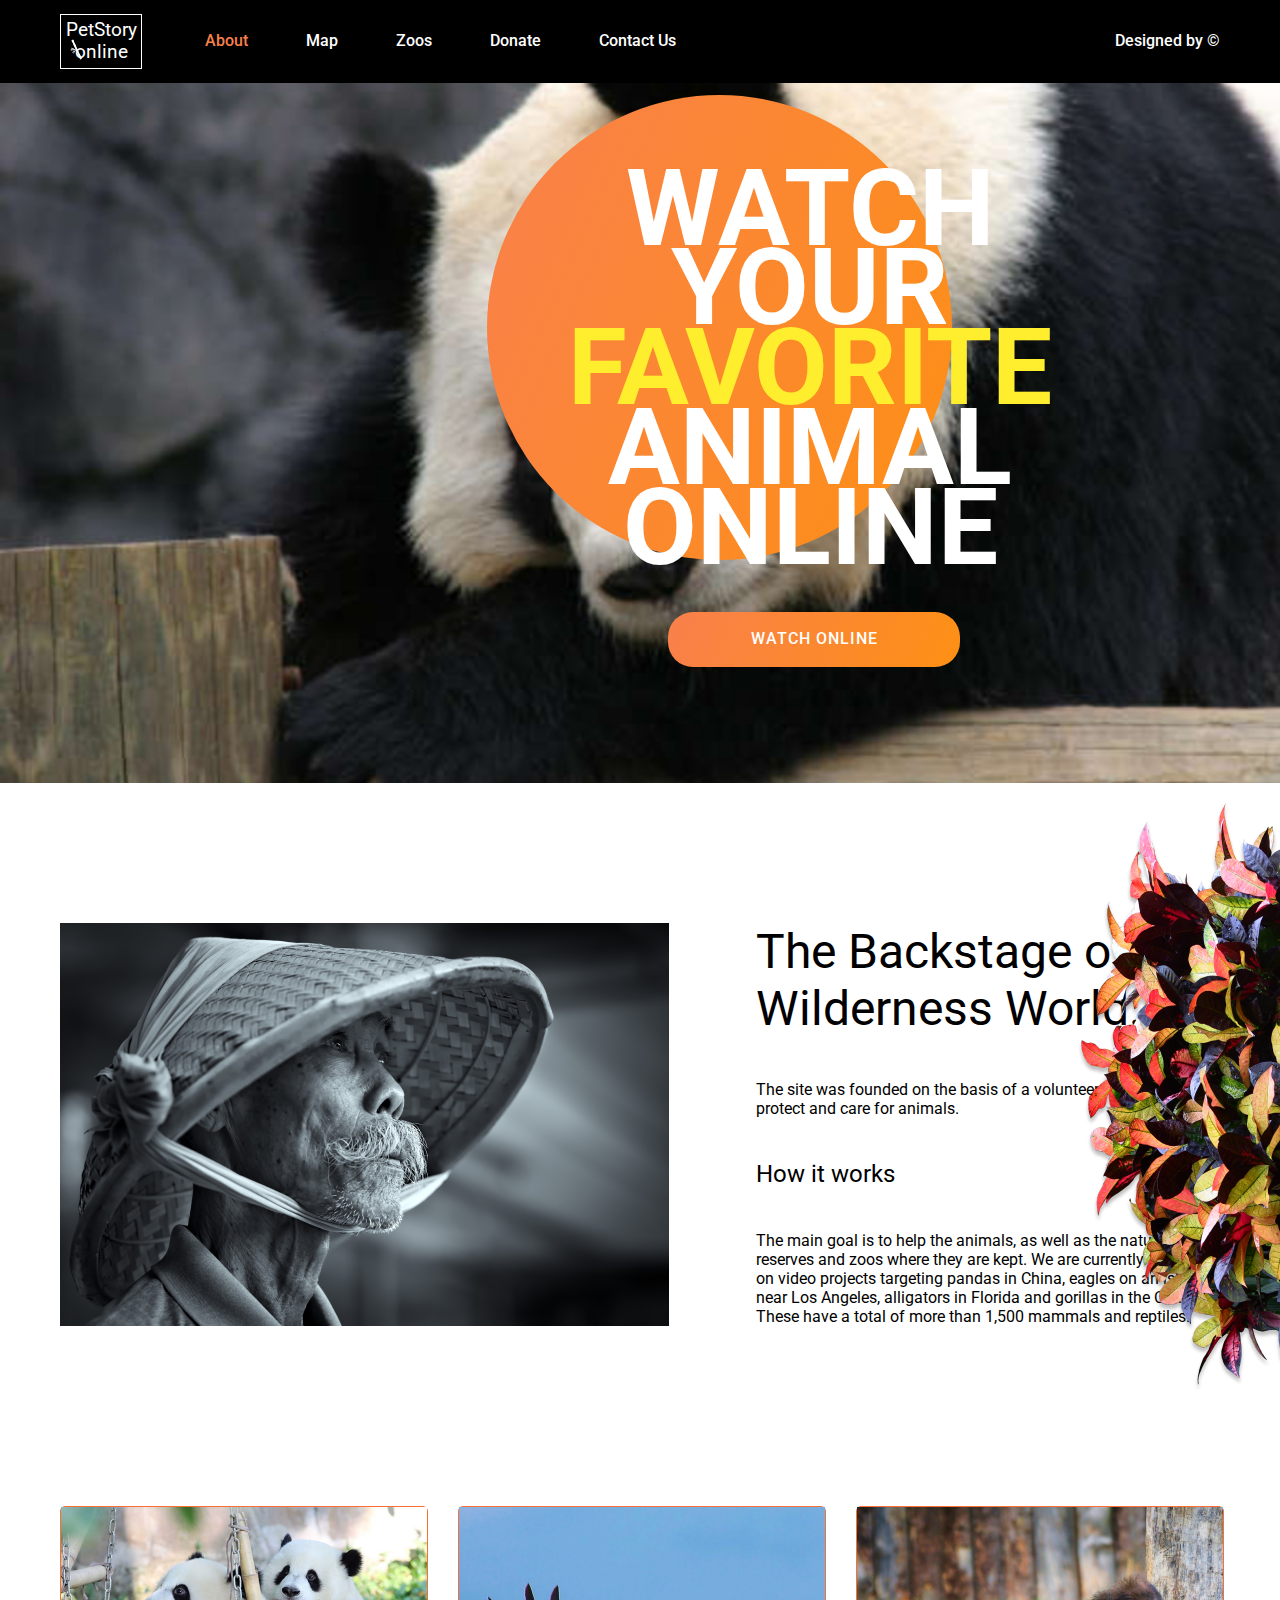
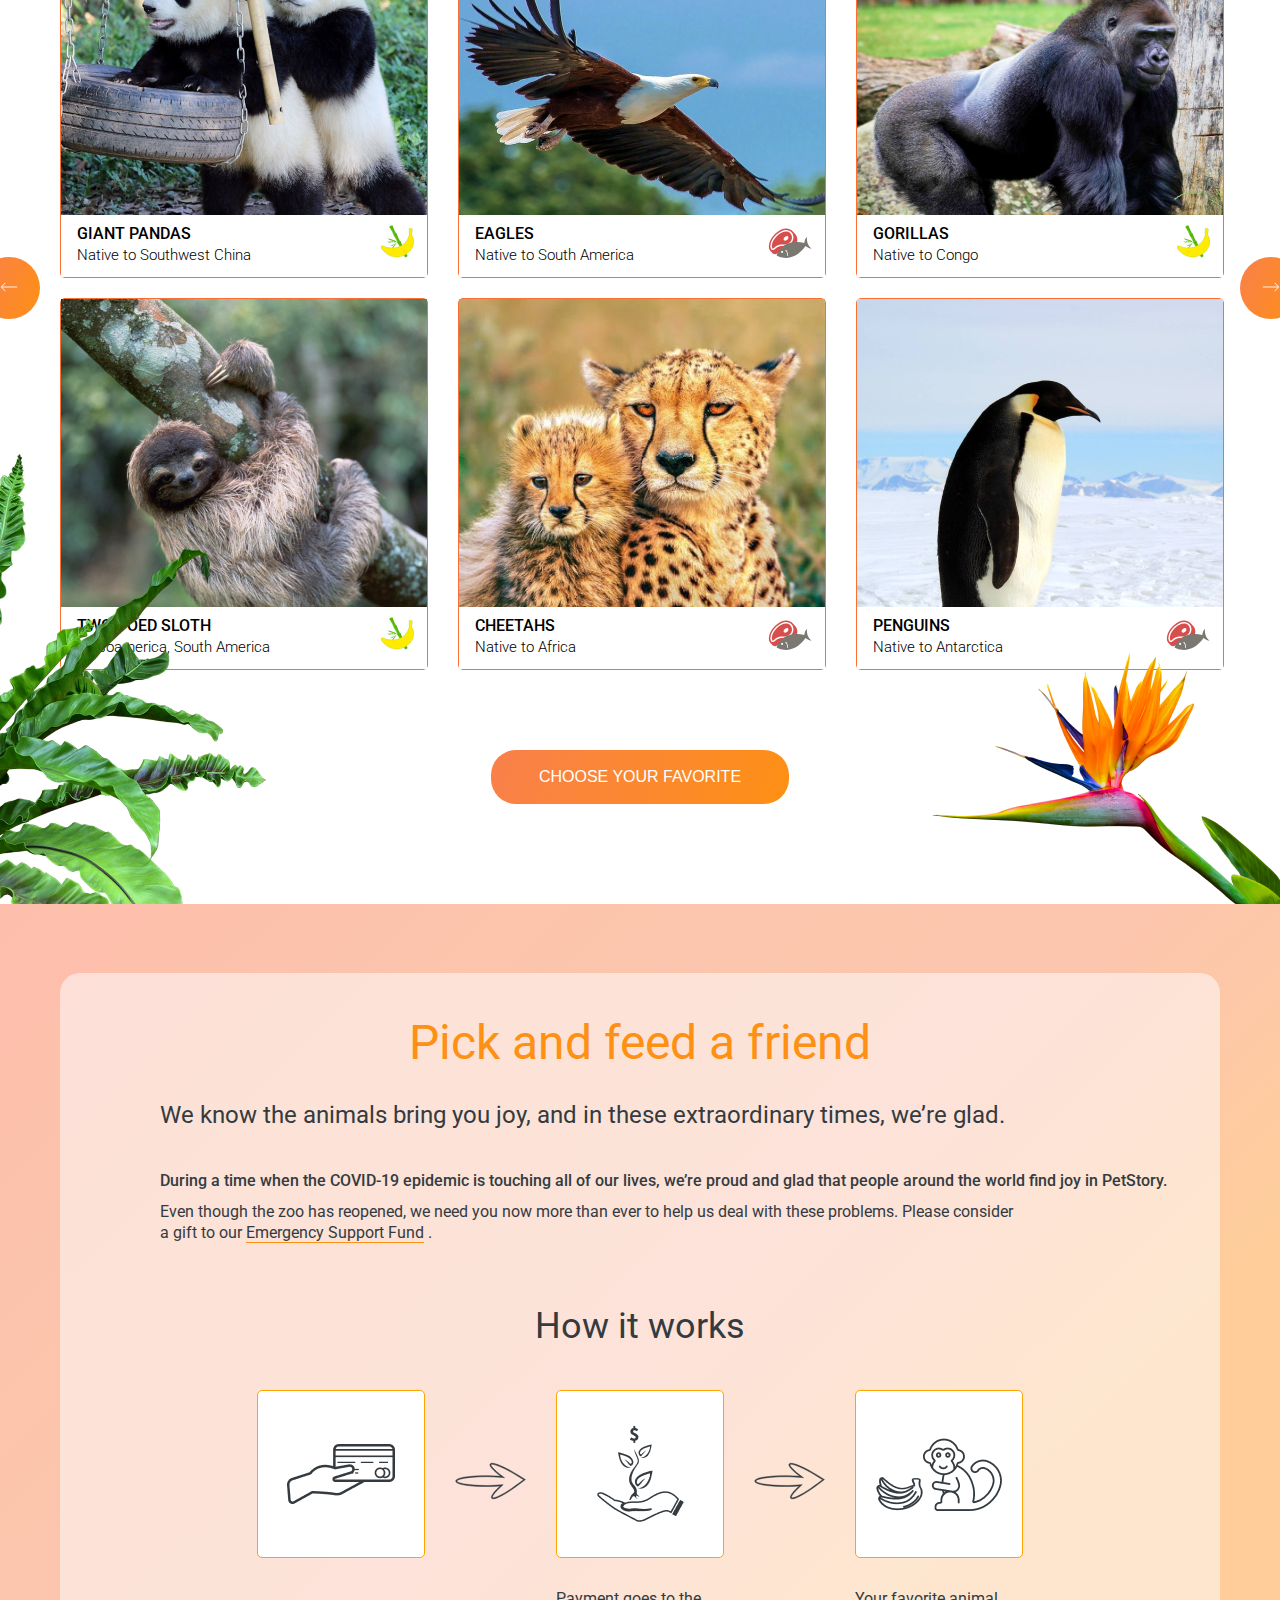
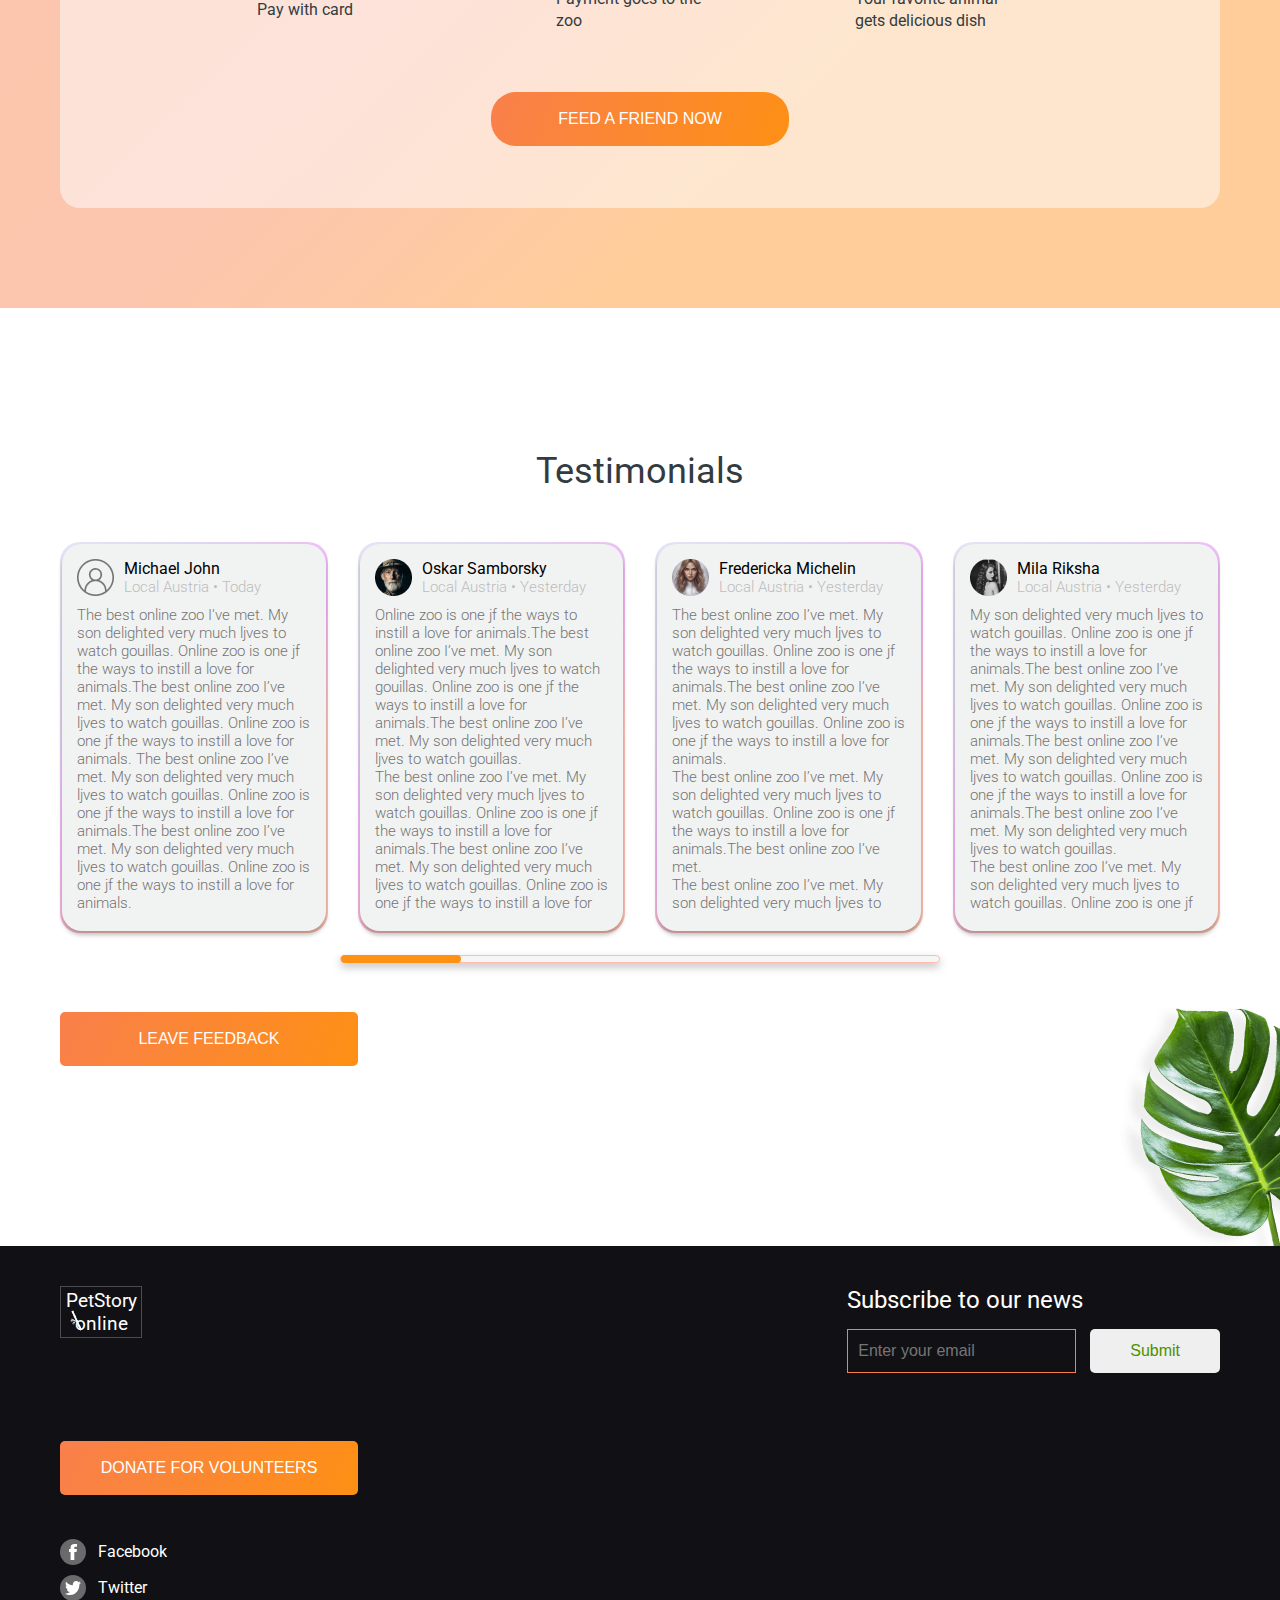
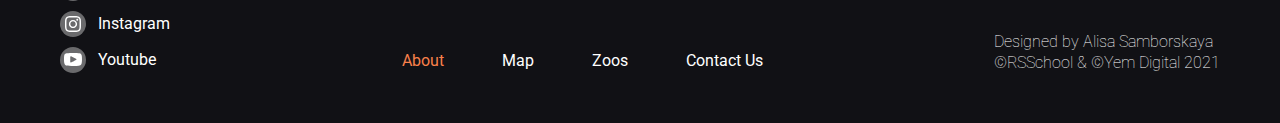
==== pages/main/index.html @ cf7ec05b "init: start project" ====
<!DOCTYPE html>
<html lang="en">
<head>
  <meta charset="UTF-8">
  <meta http-equiv="X-UA-Compatible" content="IE=edge">
  <meta name="viewport" content="width=device-width, initial-scale=1.0">
  <link rel="preconnect" href="https://fonts.googleapis.com">
  <link rel="preconnect" href="https://fonts.gstatic.com" crossorigin>
  <link href="https://fonts.googleapis.com/css2?family=Roboto:ital,wght@0,100;0,300;0,400;0,500;0,700;0,900;1,100;1,300;1,400;1,500;1,700;1,900&display=swap" rel="stylesheet">
  <link rel="stylesheet" href="../main/style.css">
  <title>Online Zoo</title>
</head>
<body>
  <header>
    <div class="container">
      <h1>
        <a href="index.html">PetStory online</a>
        <img src="../../assets/icons/bamboo.svg" alt="bamboo" id="bamboo">
      </h1>
      <nav>
        <ul>
          <li><a class="active-link" href="">About</a></li>
          <li><a href="">Map</a></li>
          <li><a href="">Zoos</a></li>
          <li><a href="../../pages/donate/index.html">Donate</a></li>
          <li><a href="">Contact Us</a></li>
        </ul>
      </nav>
      <h3><a href="https://www.figma.com/file/ypzT9idgAILaSRVRmDAJxn/online-zoo-3-weeks">Designed by &#169;</a></h3>
    </div>
  </header>
  <main>
    <section class="hero">
      <img src="../../assets/icons/orange_ellipse.svg" alt="orange ellipse" id="orange_ellipse">
      <h2>WATCH YOUR <span>FAVORITE</span> ANIMAL ONLINE</h2>
      <button class="rounded_button">WATCH ONLINE</button>
    </section>
    <div class="container">
      <section class="backstage">
        <img src="../../assets/images/bamboo-cap.png" alt="man with a bamboo cap" id="bamboo_cap">
        <div class="backstage_text">
          <h2>The Backstage of the Wilderness World.</h2>
          <p>The site was founded on the basis of a volunteer movement to protect and care for animals.</p>
          <h3>How it works</h3>
          <p>The main goal is to help the animals, as well as the nature reserves and zoos where they are kept. We are currently working on video projects targeting pandas in China, eagles on an island near Los Angeles, alligators in Florida and gorillas in the Congo. These have a total of more than 1,500 mammals and reptiles.</p>
        </div>
        <img src="../../assets/images/flower.png" alt="flower" id="flower">
      </section>
    </div>
    <section class="pets">
      <div class="container">
        <div class="animal_cards">
          <button class="left_button"><img src="../../assets/icons/left_arrow.svg" alt="left arrow"></button>
          <figure>
            <figcaption>
              <img src="../../assets/images/giantpandas.png" alt="pandas">
              <div class="pet_caption">
                <div class="pet_caption_text">
                  <h3>GIANT PANDAS</h3>
                  <h4>Native to Southwest China</h4>
                </div>
                <img src="../../assets/icons/banana-bamboo.svg" alt="banana and bamboo">
              </div>
            </figcaption>
          </figure>
          <figure>
            <figcaption>
              <img src="../../assets/images/eagles.png" alt="eagle">
              <div class="pet_caption">
                <div class="pet_caption_text">
                  <h3>EAGLES</h3>
                  <h4>Native to South America</h4>
                </div>
                <img src="../../assets/icons/meat_fish.svg" alt="meat and fish">
              </div>
            </figcaption>
          </figure>
          <figure>
            <figcaption>
              <img src="../../assets/images/gorillas.png" alt="gorilla">
              <div class="pet_caption">
                <div class="pet_caption_text">
                  <h3>GORILLAS</h3>
                  <h4>Native to Congo</h4>
                </div>
                <img src="../../assets/icons/banana-bamboo.svg" alt="banana and bamboo">
              </div>
            </figcaption>
          </figure>
          <figure>
            <figcaption>
              <img src="../../assets/images/sloth.png" alt="two toed sloth">
              <div class="pet_caption">
                <div class="pet_caption_text">
                  <h3>TWO-TOED SLOTH</h3>
                  <h4>Mesoamerica, South America</h4>
                </div>
                <img src="../../assets/icons/banana-bamboo.svg" alt="banana and bamboo">
              </div>
            </figcaption>
          </figure>
          <figure>
            <figcaption>
              <img src="../../assets/images/cheetahs.png" alt="cheetah">
              <div class="pet_caption">
                <div class="pet_caption_text">
                  <h3>CHEETAHS</h3>
                  <h4>Native to Africa</h4>
                </div>
                <img src="../../assets/icons/meat_fish.svg" alt="meat and fish">
              </div>
            </figcaption>
          </figure>
          <figure>
            <figcaption>
              <img src="../../assets/images/penguins.png" alt="penguin">
              <div class="pet_caption">
                <div class="pet_caption_text">
                  <h3>PENGUINS</h3>
                  <h4>Native to Antarctica</h4>
                </div>
                <img src="../../assets/icons/meat_fish.svg" alt="meat and fish">
              </div>
            </figcaption>
          </figure>
          <button class="right_button"><img src="../../assets/icons/right_arrow.svg" alt="right arrow"></button>
        </div>
        <div class="fav_wrapper">
          <button class="fav_button">CHOOSE YOUR FAVORITE</button>
        </div>
      </div>
      <img src="../../assets/images/palm.png" alt="palm" id="palm">
      <img src="../../assets/images/strelitzia.png" alt="strelitzia" id="strelitzia">
    </section>
    <section class="feed">
      <div class="container">
        <div class="feed_wrapper">
          <h2>Pick and feed a friend</h2>
          <h4>We know the animals bring you joy, and in these extraordinary times, we’re glad.</h4>
          <h5>During a time when the COVID-19 epidemic is touching all of our lives, we’re proud and glad that people around the world find joy in PetStory.</h5>
          <p>Even though the zoo has reopened, we need you now more than ever to help us deal with these problems. Please consider a gift to our <a href="../../pages/donate/index.html" class="emergency_link">Emergency Support Fund</a> .</p>
          <h3>How it works</h3>
          <div class="feed_process">
            <div class="feed_element">
              <img src="../../assets/icons/pay.png" alt="payment">
              <h6>Pay with card</h6>
            </div>
            <img src="../../assets/icons/process_arrow.svg" alt="process arrow" class="process_arrow">
            <div class="feed_element">
              <img src="../../assets/icons/zoo.png" alt="zoo">
              <h6>Payment goes to the zoo</h6>
            </div>
            <img src="../../assets/icons/process_arrow.svg" alt="process arrow" class="process_arrow">
            <div class="feed_element">
              <img src="../../assets/icons/monkey.png" alt="monkey">
              <h6>Your favorite animal gets delicious dish</h6>
            </div>
          </div>
          <button class="feed_friend">FEED A FRIEND NOW</button>
        </div>
      </div>
    </section>
    <section class="testimonials">
      <div class="container">
        <h3>Testimonials</h3>
        <div class="testimonial_cards">
          <div class="review_wrap">
          <div class="review">
            <div class="review_title">
              <img src="../../assets/icons/user_icon.png" alt="user icon">
              <div class="review_title_text">
                <h5>Michael John</h5>
                <h6>Local Austria • Today</h6>
              </div>
            </div>
            <p>The best online zoo I’ve met. My son delighted very much ljves to watch gouillas. Online zoo is one jf the ways to instill a love for animals.The best online zoo I’ve met. My son delighted very much ljves to watch gouillas. Online zoo is one jf the ways to instill a love for animals.
              The best online zoo I’ve met. My son delighted very much ljves to watch gouillas. Online zoo is one jf the ways to instill a love for animals.The best online zoo I’ve met. My son delighted very much ljves to watch gouillas. Online zoo is one jf the ways to instill a love for animals.
            </p>
          </div>
          </div>
          <div class="review_wrap">
          <div class="review">
            <div class="review_title">
              <img src="../../assets/icons/oskar.png" alt="user oskar">
              <div class="review_title_text">
                <h5>Oskar Samborsky</h5>
                <h6>Local Austria • Yesterday</h6>
              </div>
            </div>
            <p>Online zoo is one jf the ways to instill a love for animals.The best online zoo I’ve met. My son delighted very much ljves to watch gouillas. Online zoo is one jf the ways to instill a love for animals.The best online zoo I’ve met. My son delighted very much ljves to watch gouillas.<br/>
              The best online zoo I’ve met. My son delighted very much ljves to watch gouillas. Online zoo is one jf the ways to instill a love for animals.The best online zoo I’ve met. My son delighted very much ljves to watch gouillas. Online zoo is one jf the ways to instill a love for</p>
          </div>
          </div>
          <div class="review_wrap">
          <div class="review">
            <div class="review_title">
              <img src="../../assets/icons/fredericka.png" alt="user fredericka">
              <div class="review_title_text">
                <h5>Fredericka Michelin</h5>
                <h6>Local Austria • Yesterday</h6>
              </div>
            </div>
            <p>The best online zoo I’ve met. My son delighted very much ljves to watch gouillas. Online zoo is one jf the ways to instill a love for animals.The best online zoo I’ve met. My son delighted very much ljves to watch gouillas. Online zoo is one jf the ways to instill a love for animals.<br/>
              The best online zoo I’ve met. My son delighted very much ljves to watch gouillas. Online zoo is one jf the ways to instill a love for animals.The best online zoo I’ve met.<br/>
              The best online zoo I’ve met. My son delighted very much ljves to</p>
          </div>
          </div>
          <div class="review_wrap">
          <div class="review">
            <div class="review_title">
              <img src="../../assets/icons/mila.png" alt="user mila">
              <div class="review_title_text">
                <h5>Mila Riksha</h5>
                <h6>Local Austria • Yesterday</h6>
              </div>
            </div>
            <p>My son delighted very much ljves to watch gouillas. Online zoo is one jf the ways to instill a love for animals.The best online zoo I’ve met. My son delighted very much ljves to watch gouillas. Online zoo is one jf the ways to instill a love for animals.The best online zoo I’ve met. My son delighted very much ljves to watch gouillas. Online zoo is one jf the ways to instill a love for animals.The best online zoo I’ve met. My son delighted very much ljves to watch gouillas.<br/>
              The best online zoo I’ve met. My son delighted very much ljves to watch gouillas. Online zoo is one jf</p>
          </div>
        </div>
        </div>
        <div class="slide_container">
          <input type="range" id="range" min="0" max="100" value="0">
        </div>
        <br>
        <button class="leave_feedback">LEAVE FEEDBACK</button>
      </div>
      <img src="../../assets/images/leave.png" alt="leave" id="leave">
    </section>
    <footer>
      <div class="container">
        <div class="footer_top">
          <h2>
            <a href="index.html">PetStory online</a>
            <img src="../../assets/icons/bamboo.svg" alt="bamboo" id="bamboo_footer">
          </h2>
          <form>
            <label for="email">Subscribe to our news</label><br/>
            <input type="email" id="email" placeholder="Enter your email">
            <input type="submit" value="Submit">
          </form>
        </div>
        <button class="footer_donate">DONATE FOR VOLUNTEERS</button>
        <div class="footer_bottom">
          <div class="socials">
            <a href="https://www.facebook.com/">
              <div class="socials_logo">
                <img src="../../assets/icons/facebook.svg" alt="facebook logo">
              </div>
              <h5>Facebook</h5>
            </a>
            <a href="https://www.twitter.com/">
              <div class="socials_logo">
                <img src="../../assets/icons/twitter.svg" alt="twitter logo">
              </div>
              <h5>Twitter</h5>
            </a>
            <a href="https://www.instagram.com/">
              <div class="socials_logo">
                <img src="../../assets/icons/instagram.svg" alt="instagram logo">
              </div>
              <h5>Instagram</h5>
            </a>
            <a href="https://www.youtube.com/">
              <div class="socials_logo">
                <img src="../../assets/icons/youtube.svg" alt="youtube logo">
              </div>
              <h5>Youtube</h5>
            </a>
          </div>
          <nav>
            <ul>
              <li><a href="">About</a></li>
              <li><a href="">Map</a></li>
              <li><a href="">Zoos</a></li>
              <li><a href="">Contact Us</a></li>
            </ul>
          </nav>
          <div class="copyright">
            <h4>Designed by Alisa Samborskaya</h4>
            <h4>©RSSchool & ©Yem Digital 2021</h4>
          </div>
        </div>
      </div>
    </footer>
  </main>
</body>
</html>
---- pages/main/style.css ----
* {
  margin: 0;
  padding: 0;
  box-sizing: border-box;
}

.active-link {
  color: #F9804B;
}

body {
  width: 100%;
  font-family: 'Roboto', sans-serif;
}

.container {
  max-width: 1600px;
  width: 1160px;
  margin: 0 auto;
}

header {
  background: #000;
  color: #FFF;
}

header .container {
  display: flex;
  justify-content: space-between;
  align-items: center;
  padding: 14px 0;
}

header nav {
  margin-right: auto;
  margin-left: 63px;
}

header nav ul{
  display: flex;
  gap: 58px;
}

header nav ul li {
  list-style: none;
  font-size: 16px;
  font-weight: 500;
  line-height: 22.4px;
}

header nav ul li a:hover {
  color: #F9804B;
}

header h1 {
  font-size: 19px;
  font-weight: 400;
  line-height: 22.8px;
  text-align: center;
  border: 1.19px solid #FFF;
  width: 82px;
  padding: 3.5px 4.75px;
  position: relative;
}

#bamboo {
  position: absolute;
  top: 23.5px;
  left: 9px;
}

header h1 a,
header h3 a,
header nav ul li a {
  text-decoration: none;
  color: #FFF;
}

header h3 {
  font-size: 16px;
  font-weight: 500;
  line-height: 22.4px;
}

header h3 a:hover {
  color: #F9804B;
}

.hero {
  max-width: 1600px;
  height: 700px;
  background-image: url(../../assets/images/giantpanda.png);
  background-size:auto;
  border: none;
  position: relative;
}

#orange_ellipse {
  position: absolute;
  top: 12px;
  right: 328px;
}

.hero h2 {
  position: absolute;
  font-weight: 700;
  font-size: 106.5px;
  line-height: 79.87px;
  text-align: center;
  width: 500.31px;
  height: 400px;
  color: #FFF;
  top: 86px;
  right: 219.7px;
}

.hero span {
  color: #FFEE2E;
}

.rounded_button {
  position: absolute;
  padding: 16px;
  width: 292px;
  bottom: 116px;
  right: 320px;
  font-family: 'Roboto', sans-serif;
  font-weight: 500;
  font-size: 16px;
  line-height: 22.4px;
  text-align: center;
  background: linear-gradient(113.96deg, #F9804B 1.49%, #FE9013 101.44%);
  border-radius: 25px;
  border: transparent;
  color: #FFF;
  letter-spacing: 1px;
}

.rounded_button:hover {
  background: #E47209;
  cursor: pointer;
}

.backstage {
  display: flex;
  flex-direction: row;
  gap: 87px;
  margin-top: 140px;
}

#flower {
  position: absolute;
  right: 0;
  top: 792px;
}

.backstage_text h2 {
  font-size: 48px;
  font-weight: 400;
  line-height: 57.6px;
}

.backstage_text p {
  font-size: 16px;
  font-weight: 400;
}

.backstage_text h3 {
  font-size: 24px;
  font-weight: 400;
  line-height: 28.8px;
}

.backstage_text {
  display: flex;
  flex-direction: column;
  justify-content: space-between;
}

.pets {
  position: relative;
  padding-bottom: 100px;
}

#palm {
  position: absolute;
  bottom: 0;
  left: 0;
}

#strelitzia {
  position: absolute;
  bottom: 0;
  right: 0;
}

@keyframes card {
  from {
    filter: brightness(1);
    transform: translateY(0);
  }
  to {
    filter: brightness(0.3);
    opacity: 0.8;
    transform: scale(1.027);
  }
}

.pets .animal_cards{
  display: grid;
  grid-template-columns: repeat(3, 1fr);
  gap: 20px 30px;
  margin-top: 180px;
  position: relative;
}

.pets h3 {
  font-size: 16px;
  font-weight: 500;
  line-height: 22.4px;
}

.pets h4 {
  font-size: 15px;
  font-weight: 300;
  line-height: 18px;
}

.pets figure {
  border: 1px solid #FA6F32;
  border-radius: 5px;
  position: relative;
}

.pet_caption {
  display: flex;
  align-items: center;
  justify-content: space-between;
  padding: 8px 13px 13px 16px;
  position: absolute;
  bottom: 0;
  width: 100%;
  background-color: white;
  transition: all .2s ease-in-out;
}

figure img:hover {
  animation-name: card;
  animation-duration: 2s;
}

figure:hover .pet_caption {
  bottom: 40%;
}


.pets .right_button,
.pets .left_button {
  position: absolute;
  top: calc(50% - 31px);
  background: linear-gradient(113.96deg, #F9804B 1.49%, #FE9013 101.44%);
  border: orange;
  width: 62px;
  height: 62px;
  border-radius: 50%;
}

.pets button:hover {
  background: #E47209;
  cursor: pointer;
}

.pets button:active {
  background: #4B9200;
}

.pets button:disabled {
  background: #767474;
}

.pets .left_button {
  position: absolute;
  left: calc(-62px - 20px);
}

.pets .right_button {
  position: absolute;
  right: calc(-20px - 62px);
}

.pets .fav_wrapper{
  display: flex;
  justify-content: space-around;
}
.pets .fav_wrapper .fav_button {
  padding: 16px 0;
  width: 298px;
  background: linear-gradient(113.96deg, #F9804B 1.49%, #FE9013 101.44%);;
  border: transparent;
  border-radius: 25px;
  font-size: 16px;
  font-weight: 500;
  line-height: 22px;
  text-align: center;
  color: #FFF;
  margin: 80px auto 0;
}

.pets .fav_wrapper .fav_button:hover {
  background: #E47209;
  cursor: pointer;
}

.pets .fav_wrapper .fav_button:active {
  background: #4B9200;
}

.feed {
  background: linear-gradient(315.75deg, rgba(254, 210, 144, 0.7) 30.06%, #FEBDAB 100.95%, rgba(254, 210, 144, 0.7) 106.36%), linear-gradient(315.75deg, rgba(254, 189, 171, 0.74) 30.06%, rgba(243, 169, 248, 0.66) 50.74%, #E0D8F0 80.49%, #EAF7FE 127.9%, #EAF7FE 149.54%), linear-gradient(315.75deg, rgba(254, 189, 171, 0.74) 30.06%, rgba(243, 169, 248, 0.66) 50.74%, #E0D8F0 80.49%, #EAF7FE 127.9%, #EAF7FE 149.54%);
  padding: 69px 0 100px;
}

.feed_wrapper {
  background: rgba(253, 253, 255, 0.52);
  border-radius: 20px;
  height: 835px;
  display: flex;
  flex-direction: column;
}

.feed h2 {
  color: #FE9013;
  font-size: 48px;
  font-weight: 400;
  line-height: 57.6px;
  text-align: center;
  padding-top: 41px;
}

.feed h4 {
  color: #333B41;
  font-size: 24px;
  font-weight: 400;
  line-height: 29px;
  padding-top: 30px;
  padding-left: 100px;
}

.feed h5 {
  color: #333B41;
  font-size: 16px;
  font-weight: 500;
  line-height: 21px;
  padding-top: 40px;
  padding-left: 100px;
}

.feed p {
  font-weight: 400;
  color: #333B41;
  font-size: 16px;
  line-height: 21px;
  padding-top: 10px;
  padding-right: 198px;
  padding-left: 100px;
}

.feed .emergency_link {
  text-decoration: none;
  color: #333B41;
  border-bottom: 1px solid #FE9013;
}

.feed h3 {
  font-weight: 400;
  color: #333B41;
  font-size: 36px;
  line-height: 47px;
  padding-top: 60px;
  margin: 0 auto;
}

.feed .feed_process {
  display: flex;
  justify-content: center;
  gap: 30px;
  padding-top: 40px;
}


.feed .feed_element {
  display: grid;
}

.feed .feed_element img {
  width: 168px;
  height: 168px;
  border: 1px solid orange;
  background: #FFF;
  object-fit: scale-down;
  border-radius: 5px;
}

.process_arrow {
  padding-bottom: 60px;
}

.feed .feed_element h6 {
  font-size: 16px;
  font-weight: 400;
  line-height: 22px;
  color: #333B41;
  width: 168px;
  margin-top: 30px;
}

.feed .feed_friend {
  padding: 16px 0;
  width: 298px;
  background: linear-gradient(113.96deg, #F9804B 1.49%, #FE9013 101.44%);
  border: transparent;
  border-radius: 25px;
  font-size: 16px;
  font-weight: 500;
  line-height: 22px;
  text-align: center;
  color: #FFF;
  margin: 60px auto;
}

.feed .feed_friend:hover {
  background: #E47209;
  cursor: pointer;
}

.feed .feed_friend:active {
  background: #4B9200;
}

.testimonials {
  margin-top: 140px;
  position: relative;
}

#leave {
  position: absolute;
  bottom: -310px;
  right: 0;
  z-index: -1;
}

.testimonials h3 {
  font-size: 36px;
  font-weight: 400;
  line-height: 47px;
  text-align: center;
  color: #333B41;
}

.testimonials .testimonial_cards {
  display: grid;
  grid-auto-flow: column;
  grid-auto-columns: 1fr;
  gap: 30px;
  margin-top: 47px;
  height: 391px;
}

.testimonials .review {
  background: #F1F3F2;
  border-radius: 20px;
  padding: 15px;
  box-shadow: 0px 4px 4px rgba(0, 0, 0, 0.25);
  width: 100%;
  height: 100%;
}

.review_wrap {
  background: linear-gradient(315.75deg, rgba(254, 189, 171, 0.74) 30.06%, rgba(243, 169, 248, 0.66) 50.74%, #E0D8F0 80.49%, #EAF7FE 127.9%, #EAF7FE 149.54%), linear-gradient(315.75deg, rgba(254, 189, 171, 0.74) 30.06%, rgba(243, 169, 248, 0.66) 50.74%, #E0D8F0 80.49%, #EAF7FE 127.9%, #EAF7FE 149.54%);
  padding: 2px;
  border-radius: 20px;
}

.testimonials .review .review_title {
  display: flex;
  align-items: center;
  gap: 10px;
}

.testimonials .review h5 {
  font-size: 16px;
  font-weight: 400;
  line-height: 19px;
}

.testimonials .review h6 {
  color: #BDBDBD;
  font-weight: 300;
  font-size: 15px;
  line-height: 18px;
}

.testimonials .review p {
  color: #767474;
  font-weight: 300;
  font-size: 15px;
  line-height: 18px;
  padding-top: 10px;
}

.testimonials .slide_container {
  margin-top: 22px;
  display: flex;
  justify-content: space-around;
}

.testimonials #range {
  width: 600px;
  height: 8px;
}

#range {
  appearance: none;
  border-radius: 5px;
  background:  #F5F7F6;
  border: 0.5px solid #FEBDAB;
  filter: drop-shadow(0px 4px 4px rgba(0, 0, 0, 0.25));
  cursor: pointer;
}

#range::-webkit-slider-thumb {
  -webkit-appearance: none;
  appearance: none;
  width: 20%;
  height: 8px;
  background: #FE9013;
  border-radius: 5px;
}

.testimonials .leave_feedback {
  padding: 16px 0;
  width: 298px;
  background: linear-gradient(113.96deg, #F9804B 1.49%, #FE9013 101.44%);
  border: transparent;
  border-radius: 5px;
  font-size: 16px;
  font-weight: 500;
  line-height: 22px;
  text-align: center;
  color: #FFF;
  margin-top: 30px;
}

.testimonials .leave_feedback:hover {
  background: #E47209;
  cursor: pointer;
}

.testimonials .leave_feedback:active {
  background: #4B9200;
}

footer {
  background: #111115;
  padding: 40px 0 50px;
  margin-top: 180px;
}

footer .footer_top {
  display: flex;
  justify-content: space-between;
}

.footer_top form label {
  color: #FFF;
  font-size: 24px;
  font-weight: 400;
  line-height: 29px;
}

.footer_top form #email {
  font-size: 16px;
  font-weight: 400;
  line-height: 22px;
  background: #111115;
  color: #BDBDBD;
  padding: 10px;
  margin-top: 14px;
  border: 1px solid #F9804B;
}

.footer_top input[type="submit"] {
  color: #4B9200;
  font-size: 16px;
  font-weight: 400;
  line-height: 22px;
  padding: 10px 39px;
  border: 1px solid transparent;
  border-radius: 5px;
  margin-left: 10px;
}

.footer_top input[type="submit"]:hover {
  cursor: pointer;
  background-color: #F1F3F2;
  border-color: #4B9200;
}

footer h2 {
  font-size: 19px;
  font-weight: 400;
  line-height: 22.8px;
  text-align: center;
  border: 1.19px solid rgba(255, 255, 255, 0.25);
  width: 82px;
  height: 52px;
  position: relative;
  padding: 3.5px 4.75px;
}

footer h2 a {
  text-decoration: none;
  color: #FFF;
}

#bamboo_footer {
  position: absolute;
  top: 23.9px;
  left: 9px;
}

footer .footer_donate {
  margin: 68px 0 44px;
  padding: 16px 0;
  width: 298px;
  background: linear-gradient(113.96deg, #F9804B 1.49%, #FE9013 101.44%);
  border-radius: 5px;
  font-size: 16px;
  font-weight: 500;
  line-height: 22px;
  text-align: center;
  color: #FFF;
  border: transparent;
}

footer .footer_donate:hover {
  background: #E47209;
  cursor: pointer;
}

footer .footer_donate:active {
  background: #4B9200;
}

footer .socials {
  display: flex;
  flex-direction: column;
  gap: 10px;
}

footer .socials a {
  display: flex;
  align-items: center;
  gap: 12px;
  text-decoration: none;
  color: #FFF;
}

footer .socials a h5 {
  font-size: 16px;
  font-weight: 400;
  line-height: 22px;
}


footer .socials_logo {
  width: 26px;
  height: 26px;
  background: rgba(196, 196, 196, 0.5);
  display: grid;
  place-items: center;
  border-radius: 50%;
}

footer .socials a:hover {
  color: #4B9200;
}

footer .socials a:hover .socials_logo {
  background-color: #4B9200;
}

footer .footer_bottom {
  display: flex;
  align-items: flex-end;
  justify-content: space-between;
}

footer .footer_bottom nav ul {
  display: flex;
  gap: 58px;
}

footer .footer_bottom nav ul li a{
  list-style: none;
  font-size: 16px;
  font-weight: 400;
  line-height: 22.4px;
  text-decoration: none;
  color: #FFF;
}

footer .footer_bottom .copyright h4 {
  font-size: 16px;
  font-weight: 100;
  line-height: 21px;
  color: #FFF;
}

footer nav ul {
  list-style: none;
}

footer nav ul li a:hover {
  color: #F9804B;
}

footer nav ul li:first-child a {
  color: #F9804B;
}
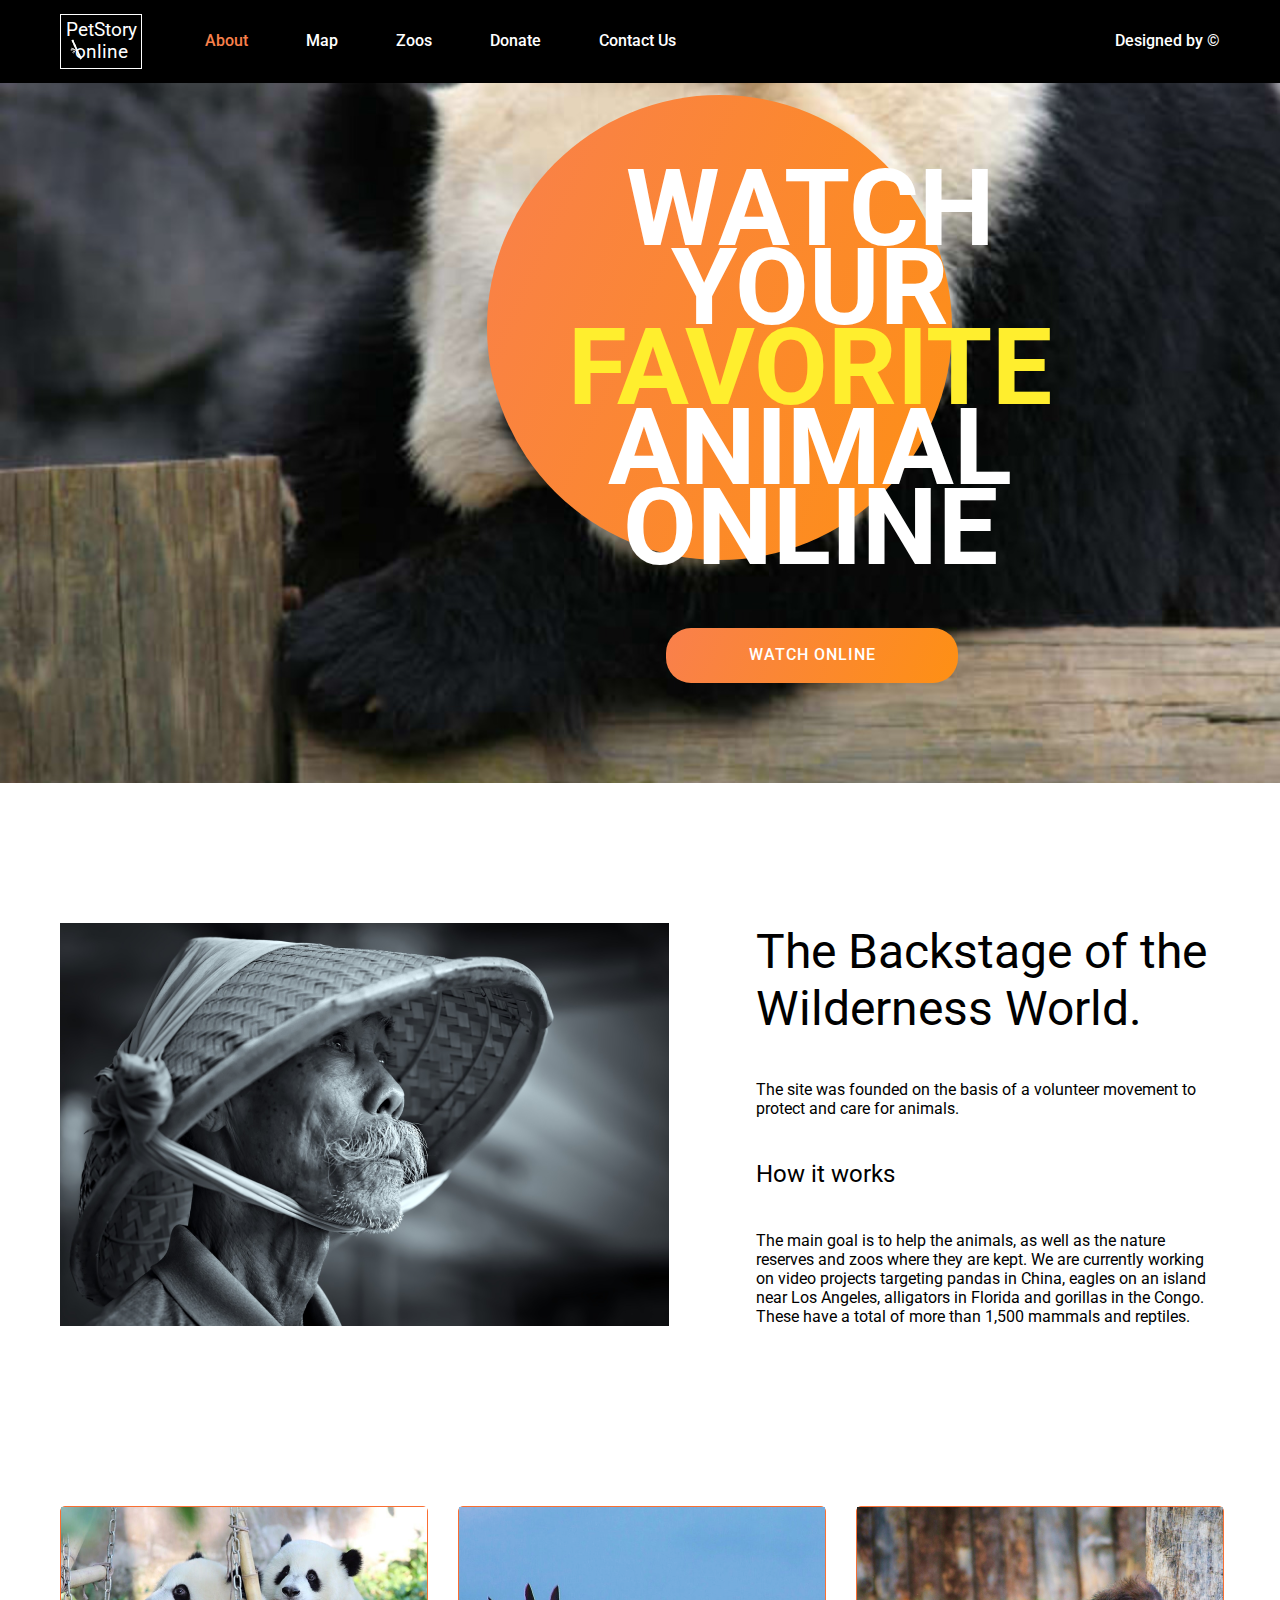
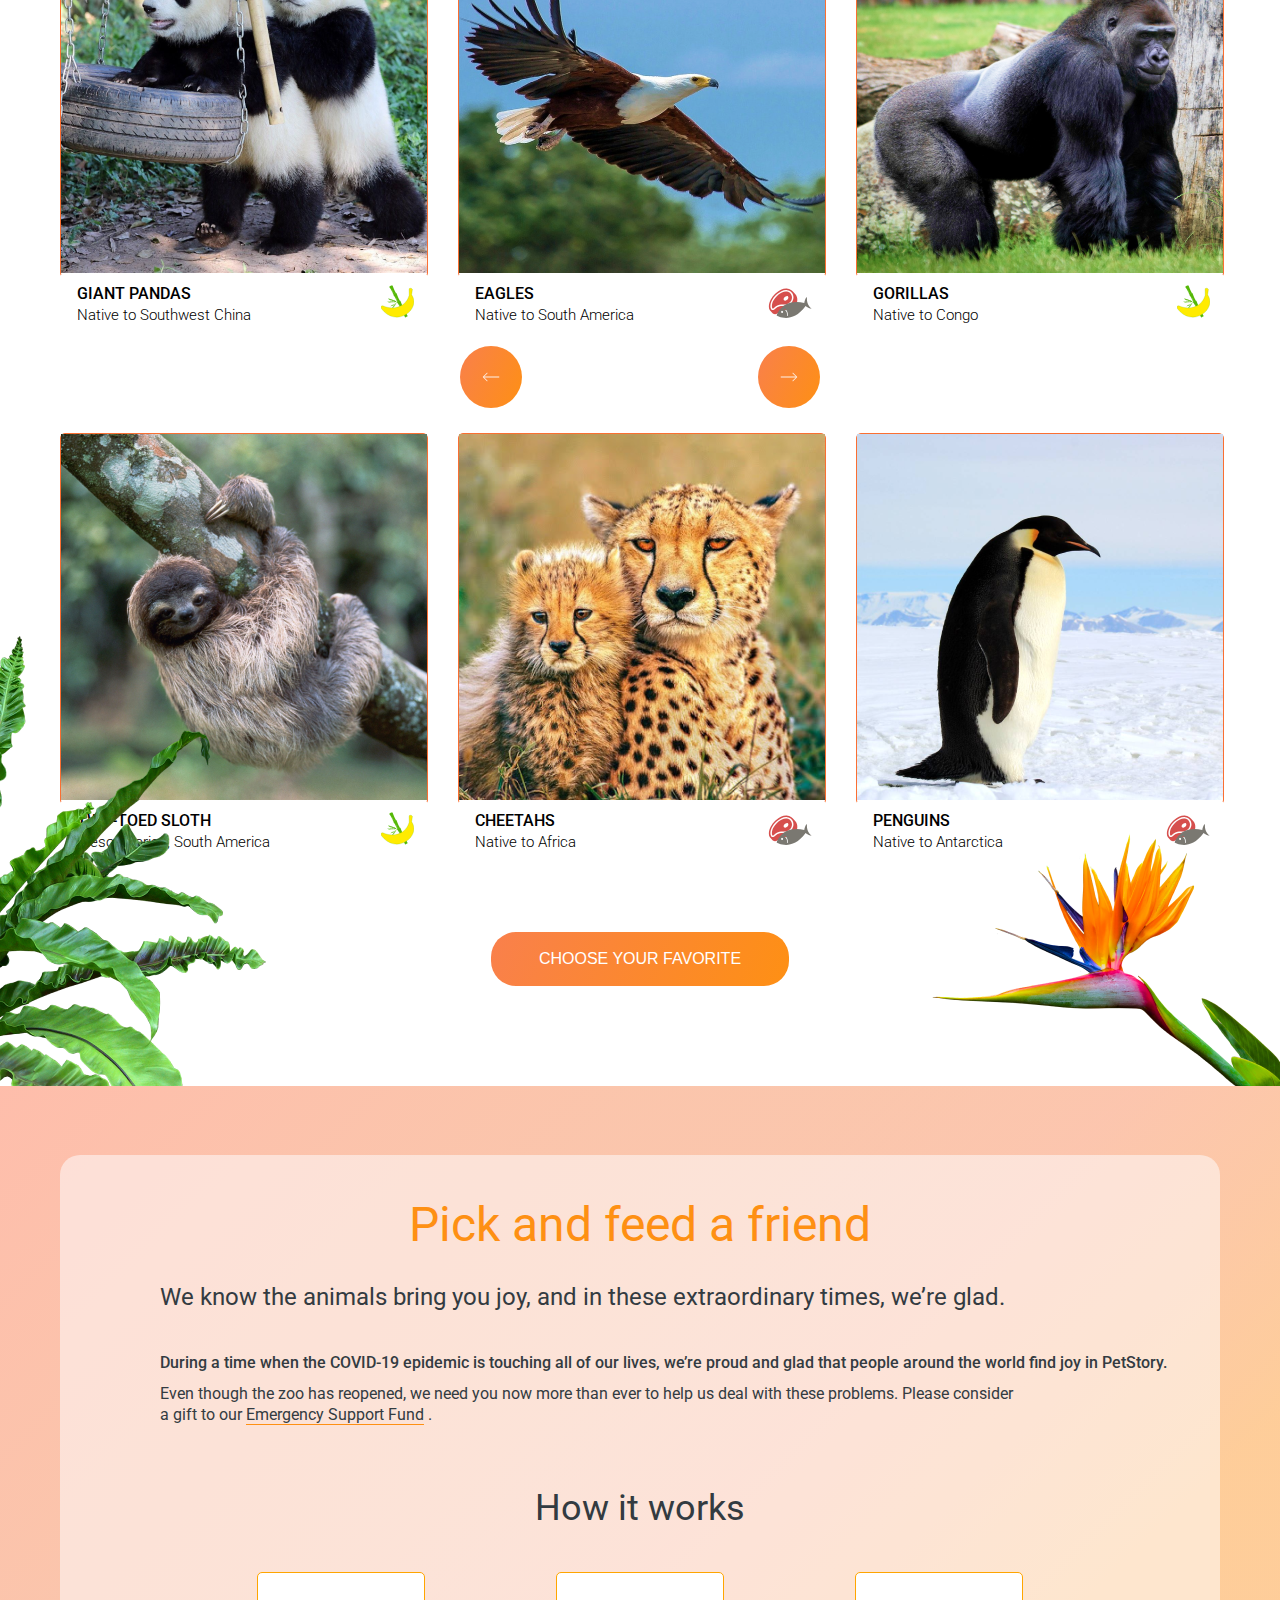
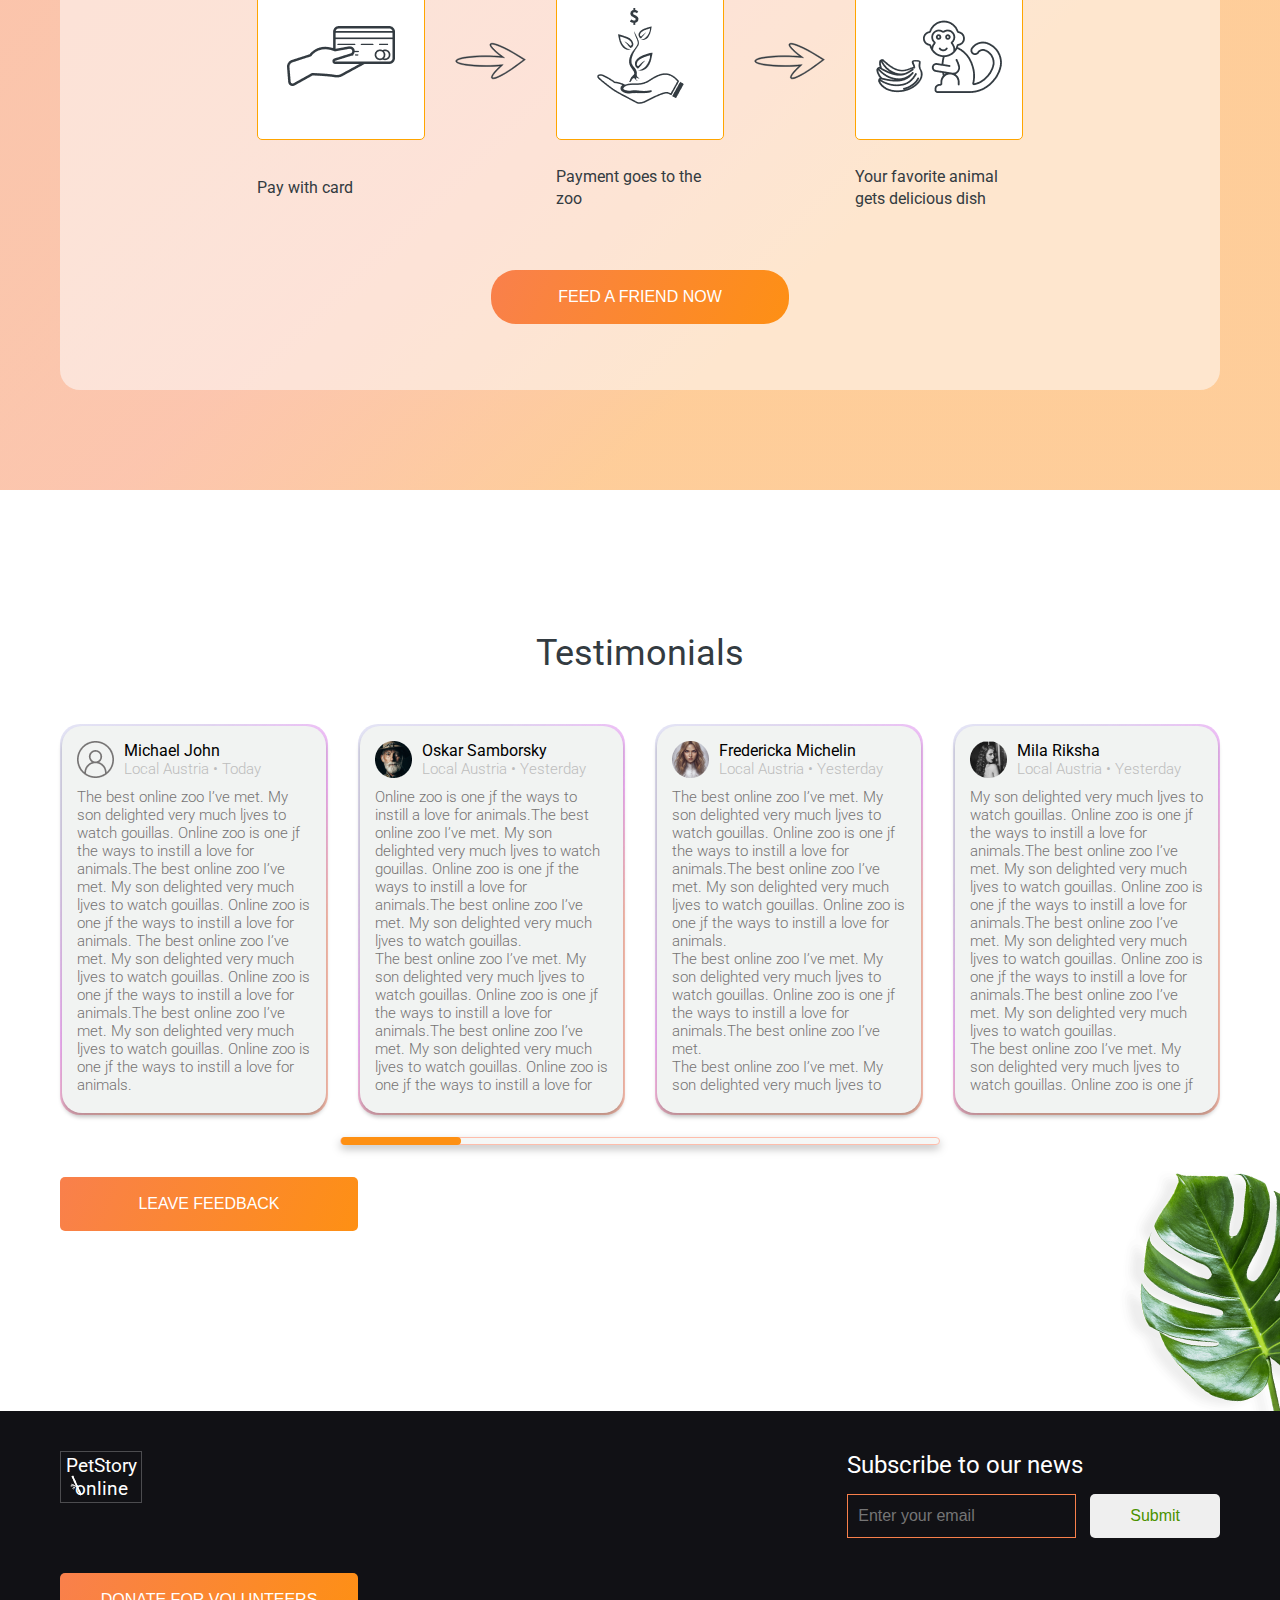
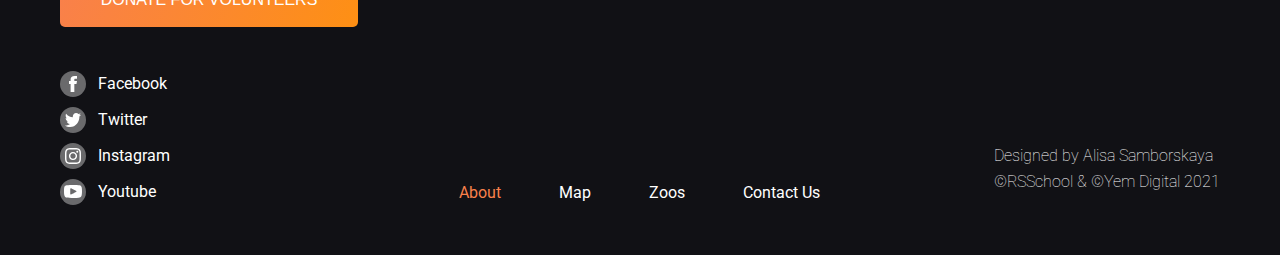
==== commit 6458eb25: "feat: add responsive design" ====
--- a/pages/main/index.html
+++ b/pages/main/index.html
@@ -27,6 +27,7 @@
         </ul>
       </nav>
       <h3><a href="https://www.figma.com/file/ypzT9idgAILaSRVRmDAJxn/online-zoo-3-weeks">Designed by &#169;</a></h3>
+      <img src="../../assets/icons/burger_menu.svg" alt="burger menu" id="burger-menu">
     </div>
   </header>
   <main>
@@ -45,6 +46,8 @@
           <p>The main goal is to help the animals, as well as the nature reserves and zoos where they are kept. We are currently working on video projects targeting pandas in China, eagles on an island near Los Angeles, alligators in Florida and gorillas in the Congo. These have a total of more than 1,500 mammals and reptiles.</p>
         </div>
         <img src="../../assets/images/flower.png" alt="flower" id="flower">
+        <img src="../../assets/images/flower640.png" alt="flower for tablet" id="flower640">
+        <img src="../../assets/images/flower320.png" alt="flower for mobile" id="flower320">
       </section>
     </div>
     <section class="pets">
@@ -53,7 +56,7 @@
           <button class="left_button"><img src="../../assets/icons/left_arrow.svg" alt="left arrow"></button>
           <figure>
             <figcaption>
-              <img src="../../assets/images/giantpandas.png" alt="pandas">
+              <img class="pet" src="../../assets/images/giantpandas.png" alt="pandas">
               <div class="pet_caption">
                 <div class="pet_caption_text">
                   <h3>GIANT PANDAS</h3>
@@ -65,7 +68,7 @@
           </figure>
           <figure>
             <figcaption>
-              <img src="../../assets/images/eagles.png" alt="eagle">
+              <img class="pet" src="../../assets/images/eagles.png" alt="eagle">
               <div class="pet_caption">
                 <div class="pet_caption_text">
                   <h3>EAGLES</h3>
@@ -77,7 +80,7 @@
           </figure>
           <figure>
             <figcaption>
-              <img src="../../assets/images/gorillas.png" alt="gorilla">
+              <img class="pet" src="../../assets/images/gorillas.png" alt="gorilla">
               <div class="pet_caption">
                 <div class="pet_caption_text">
                   <h3>GORILLAS</h3>
@@ -89,7 +92,7 @@
           </figure>
           <figure>
             <figcaption>
-              <img src="../../assets/images/sloth.png" alt="two toed sloth">
+              <img class="pet" src="../../assets/images/sloth.png" alt="two toed sloth">
               <div class="pet_caption">
                 <div class="pet_caption_text">
                   <h3>TWO-TOED SLOTH</h3>
@@ -101,7 +104,7 @@
           </figure>
           <figure>
             <figcaption>
-              <img src="../../assets/images/cheetahs.png" alt="cheetah">
+              <img class="pet" src="../../assets/images/cheetahs.png" alt="cheetah">
               <div class="pet_caption">
                 <div class="pet_caption_text">
                   <h3>CHEETAHS</h3>
@@ -113,7 +116,7 @@
           </figure>
           <figure>
             <figcaption>
-              <img src="../../assets/images/penguins.png" alt="penguin">
+              <img class="pet" src="../../assets/images/penguins.png" alt="penguin">
               <div class="pet_caption">
                 <div class="pet_caption_text">
                   <h3>PENGUINS</h3>
@@ -130,7 +133,10 @@
         </div>
       </div>
       <img src="../../assets/images/palm.png" alt="palm" id="palm">
+      <img src="../../assets/images/palm1000.png" alt="palm" id="palm1000">
+      <img src="../../assets/images/palm320.png" alt="palm" id="palm320">
       <img src="../../assets/images/strelitzia.png" alt="strelitzia" id="strelitzia">
+      <img src="../../assets/images/strelitzia320.png" alt="strelitzia" id="strelitzia320">
     </section>
     <section class="feed">
       <div class="container">
@@ -146,11 +152,13 @@
               <h6>Pay with card</h6>
             </div>
             <img src="../../assets/icons/process_arrow.svg" alt="process arrow" class="process_arrow">
+            <img src="../../assets/icons/greenarrow.svg" alt="green arrow" class="green_arrow green_arrow_1">
             <div class="feed_element">
               <img src="../../assets/icons/zoo.png" alt="zoo">
               <h6>Payment goes to the zoo</h6>
             </div>
             <img src="../../assets/icons/process_arrow.svg" alt="process arrow" class="process_arrow">
+            <img src="../../assets/icons/greenarrow.svg" alt="green arrow" class="green_arrow green_arrow_2">
             <div class="feed_element">
               <img src="../../assets/icons/monkey.png" alt="monkey">
               <h6>Your favorite animal gets delicious dish</h6>
@@ -226,6 +234,7 @@
         <button class="leave_feedback">LEAVE FEEDBACK</button>
       </div>
       <img src="../../assets/images/leave.png" alt="leave" id="leave">
+      <img src="../../assets/images/leave320.png" alt="leave" id="leave320">
     </section>
     <footer>
       <div class="container">
--- a/pages/main/style.css
+++ b/pages/main/style.css
@@ -86,11 +86,16 @@
   color: #F9804B;
 }
 
+#burger-menu {
+  display: none;
+}
+
 .hero {
   max-width: 1600px;
   height: 700px;
   background-image: url(../../assets/images/giantpanda.png);
-  background-size:auto;
+  background-size: auto;
+  background-position-y: -80px;
   border: none;
   position: relative;
 }
@@ -122,8 +127,8 @@
   position: absolute;
   padding: 16px;
   width: 292px;
-  bottom: 116px;
-  right: 320px;
+  bottom: 100px;
+  right: 322px;
   font-family: 'Roboto', sans-serif;
   font-weight: 500;
   font-size: 16px;
@@ -154,6 +159,13 @@
   top: 792px;
 }
 
+#flower640 {
+  display: none;
+}
+#flower320 {
+  display: none;
+}
+
 .backstage_text h2 {
   font-size: 48px;
   font-weight: 400;
@@ -187,6 +199,11 @@
   bottom: 0;
   left: 0;
 }
+#palm1000,
+#palm320,
+#strelitzia320 {
+  display: none;
+}
 
 #strelitzia {
   position: absolute;
@@ -209,7 +226,7 @@
 .pets .animal_cards{
   display: grid;
   grid-template-columns: repeat(3, 1fr);
-  gap: 20px 30px;
+  gap: 80px 30px;
   margin-top: 180px;
   position: relative;
 }
@@ -238,7 +255,7 @@
   justify-content: space-between;
   padding: 8px 13px 13px 16px;
   position: absolute;
-  bottom: 0;
+  bottom: -60px;
   width: 100%;
   background-color: white;
   transition: all .2s ease-in-out;
@@ -257,7 +274,7 @@
 .pets .right_button,
 .pets .left_button {
   position: absolute;
-  top: calc(50% - 31px);
+  top: calc(50% - 18px);
   background: linear-gradient(113.96deg, #F9804B 1.49%, #FE9013 101.44%);
   border: orange;
   width: 62px;
@@ -303,7 +320,7 @@
   line-height: 22px;
   text-align: center;
   color: #FFF;
-  margin: 80px auto 0;
+  margin: 127px auto 0;
 }
 
 .pets .fav_wrapper .fav_button:hover {
@@ -405,13 +422,17 @@
   padding-bottom: 60px;
 }
 
+.green_arrow {
+  display: none;
+}
+
 .feed .feed_element h6 {
   font-size: 16px;
   font-weight: 400;
   line-height: 22px;
   color: #333B41;
   width: 168px;
-  margin-top: 30px;
+  margin-top: 26px;
 }
 
 .feed .feed_friend {
@@ -447,6 +468,9 @@
   bottom: -310px;
   right: 0;
   z-index: -1;
+}
+#leave320{
+  display: none;
 }
 
 .testimonials h3 {
@@ -548,7 +572,7 @@
   line-height: 22px;
   text-align: center;
   color: #FFF;
-  margin-top: 30px;
+  margin-top: 13px;
 }
 
 .testimonials .leave_feedback:hover {
@@ -630,7 +654,7 @@
 }
 
 footer .footer_donate {
-  margin: 68px 0 44px;
+  margin: 35px 0 44px;
   padding: 16px 0;
   width: 298px;
   background: linear-gradient(113.96deg, #F9804B 1.49%, #FE9013 101.44%);
@@ -699,6 +723,7 @@
 footer .footer_bottom nav ul {
   display: flex;
   gap: 58px;
+  margin-left: 115px;
 }
 
 footer .footer_bottom nav ul li a{
@@ -713,8 +738,12 @@
 footer .footer_bottom .copyright h4 {
   font-size: 16px;
   font-weight: 100;
-  line-height: 21px;
+  line-height: 26px;
   color: #FFF;
+}
+
+.copyright {
+  margin-bottom: 10px;
 }
 
 footer nav ul {
@@ -727,4 +756,726 @@
 
 footer nav ul li:first-child a {
   color: #F9804B;
+}
+
+/* MEDIA QUERIES */
+
+@media (max-width: 1440px) {
+  #flower {
+    display: none;
+  }
+  .pets .left_button {
+    left: 34.5%;
+    top: 49%;
+  }
+  .pets .right_button {
+    right: 34.5%;
+    top: 49%;
+  }
+  .pets .animal_cards {
+    gap: 155px 30px;
+  }
+}
+
+@media (max-width: 1220px) {
+  .container,
+  header .container {
+    width: 100%;
+    padding: 14px 30px;
+  }
+  #bamboo_cap {
+    width: 455px;
+    height: 408px;
+    object-fit: cover;
+  }
+  .pet {
+    width: 100%;
+  }
+  #strelitzia {
+    bottom: 0;
+    right: 0;
+    width: 241px;
+    height: 180px;
+  }
+  #palm {
+    display: none;
+  }
+  #palm1000 {
+    display: block;
+    position: absolute;
+    bottom: 0;
+    left: 0;
+  }
+  .testimonials .review p {
+    height: 300px;
+    overflow: hidden;
+  }
+}
+
+@media (max-width: 1000px) {
+  header nav ul {
+    gap: 48px;
+  }
+  .hero {
+    z-index: -1;
+    height: 584px;
+    background-size: cover;
+    background-repeat: no-repeat;
+    background-position-x: -95px;
+    padding-bottom: 0;
+  }
+  .hero h2 {
+    font-size: 85px;
+    line-height: 64px;
+    top: 40px;
+    right: 38px;
+  }
+  #orange_ellipse {
+    width: 367px;
+    height: 367px;
+    top: -12px;
+    right: 176px;
+  }
+  .rounded_button {
+    bottom: 130px;
+    right: 140px;
+  }
+  .backstage {
+    gap: 30px;
+    margin-top: 13px;
+  }
+  .backstage_text {
+    display: block;
+  }
+  .backstage_text h2 {
+    margin-top: -10px;
+    margin-bottom: 20px;
+  }
+  .backstage_text p {
+    line-height: 22.4px;
+    width: 454px;
+  }
+  .backstage_text h3 {
+    margin-top: 53px;
+    margin-bottom: 31px;
+  }
+  .pets .animal_cards {
+    margin-top: 114px;
+  }
+  .pet {
+    width: 100%;
+  }
+  .pets .fav_wrapper .fav_button {
+    margin-top: 132px;
+  }
+  .pets {
+    padding-bottom: 125px;
+  }
+  .feed {
+    padding: 17px 0 50px;
+  }
+  .feed h2 {
+    padding-top: 30px;
+  }
+  .feed h4 {
+    padding-top: 20px;
+    padding-left: 49px;
+  }
+  .feed h5 {
+    padding: 20px 80px 10px 49px;
+  }
+  .feed p {
+    padding: 0 49px;
+  }
+  .feed h3 {
+    padding-top: 40px;
+  }
+  .process_arrow {
+    padding-bottom: 86px;
+  }
+  .feed .feed_friend {
+    margin: 72px auto;
+  }
+  .feed_wrapper {
+    height: 795px;
+  }
+  .testimonials {
+    margin-top: 70px;
+  }
+  .review_wrap:last-child {
+    display: none;
+  }
+  .testimonials .testimonial_cards {
+    margin-top: 30px;
+  }
+  .testimonials #range {
+    width: 395px;
+  }
+  .testimonials .leave_feedback {
+    margin-top: 32px;
+  }
+  #leave {
+    bottom: -268px;
+    right: -25px;
+    transform: scale(0.8);
+  }
+  footer {
+    margin-top: 113px;
+  }
+  footer .footer_bottom nav ul {
+    gap: 46px;
+    margin-left: 85px;
+  }
+  .footer_top {
+    margin-right: 36px;
+  }
+  .copyright {
+    margin-bottom: 0;
+  }
+}
+
+@media (max-width: 980px) {
+  .pets .animal_cards {
+    grid-template-columns: repeat(2, 1fr);
+    gap: 150px 30px;
+  }
+  .pets .animal_cards figure {
+    justify-self: center;
+  }
+  .pets .animal_cards figure:nth-child(5) {
+    display: none;
+  }
+  .pets .animal_cards figure:nth-child(6) {
+    display: none;
+  }
+  .pets .left_button {
+    left: 41%;
+  }
+  .pets .right_button {
+    right: 41%;
+  }
+  .testimonials .testimonial_cards {
+    grid-auto-flow: row;
+    gap: 15px;
+    width: 90%;
+    margin: 30px auto 0;
+  }
+
+  .testimonials .review p {
+    overflow: hidden;
+    height: 46px;
+  }
+
+  .testimonials #range {
+    display: none;
+  }
+  #bamboo_cap {
+    display: none;
+  }
+  header h1 {
+    border: none;
+  }
+  header h3,
+  header nav {
+    display: none;
+  }
+  #burger-menu {
+    display: block;
+  }
+  .feed .feed_process {
+    gap: 10px;
+  }
+
+}
+
+@media (max-width: 768px) {
+  .feed .feed_process {
+    gap: 5px;
+  }
+  .process_arrow {
+    width: 30px;
+  }
+  .pets .right_button {
+    right: 35%;
+  }
+  .pets .left_button {
+    left: 35%;
+  }
+}
+
+@media (max-width: 640px) {
+  .container {
+    width: 100%;
+    padding: 0 20px;
+  }
+  header .container{
+    height: 34px;
+    padding: 0 20px;
+  }
+  header h1 {
+    font-size: 12px;
+    line-height: 15px;
+    width: 46px;
+    padding: 1px;
+    margin-top: 1px;
+  }
+  #bamboo {
+    top: 12.5px;
+    left: 3px;
+    transform: scale(0.7);
+  }
+  .hero h2 {
+    font-size: 54px;
+    line-height: 41px;
+    width: 256px;
+    top: 50px;
+    right: 15px;
+  }
+  #orange_ellipse {
+    width: 238px;
+    height: 238px;
+    top: 13px;
+    right: 70px;
+  }
+  .hero {
+    height: 374px;
+    background-size: cover;
+    background-repeat: no-repeat;
+    background-position-y: -34px;
+    background-position-x: -65px;
+  }
+  .rounded_button {
+    bottom: 75px;
+    left: 23px;
+  }
+  .backstage {
+    padding-top: 10px;
+    padding-left: 3px;
+  }
+  .backstage_text h3 {
+    margin-top: 28px;
+    margin-bottom: 20px;
+  }
+  .backstage_text h2 {
+    margin-top: 2px;
+  }
+  .backstage_text p {
+    width: 495px;
+    margin: -1px 0 0 -3px;
+  }
+  #flower640 {
+    display: block;
+    position: absolute;
+    right: 0;
+    top: 370px;
+  }
+  .pets .animal_cards {
+    margin-top: 80px;
+    gap: 135px 30px;
+  }
+  .pets h3 {
+    font-size: 12px;
+    line-height: 17px;
+  }
+  .pets h4 {
+    font-size: 12px;
+    line-height: 14px;
+  }
+  .pets .pet_caption img {
+    transform: scale(0.8);
+  }
+  .pet_caption {
+    padding: 0 7px 20px 10px;
+  }
+  .pets figure {
+    width: 285px;
+    height: 285px;
+  }
+  .pets .left_button {
+    left: 37%;
+    top: 47.5%;
+    z-index: 1;
+  }
+  .pets .right_button {
+    right: 37%;
+    top: 47.5%;
+    z-index: 1;
+  }
+  .pets .fav_wrapper .fav_button {
+    margin-top: 110px;
+  }
+  .pets {
+    padding-bottom: 100px;
+  }
+  #palm1000 {
+    display: block;
+    position: absolute;
+    left: -60px;
+  }
+  #strelitzia {
+    bottom: -22px;
+    right: -30px;
+    transform: scale(0.75);
+  }
+  .feed {
+    padding: 20px 0 20px;
+  }
+  .feed h2 {
+    font-size: 42px;
+    line-height: 50px;
+    padding-top: 10px;
+  }
+  .feed h4 {
+    font-size: 22px;
+    line-height: 26px;
+    padding: 20px 0 0 20px;
+  }
+  .feed h5 {
+    padding: 20px 20px 10px 20px;
+  }
+  .feed p {
+    padding: 0 20px;
+  }
+  .feed h3 {
+    padding-top: 30px;
+  }
+  .feed .container {
+    padding: 0;
+  }
+  .process_arrow {
+    display: none;
+  }
+  .feed .feed_process {
+    gap: 40px;
+    padding-top: 20px;
+    padding-right: 10px;
+    position: relative;
+  }
+  .green_arrow {
+    display: block;
+    position: absolute;
+  }
+  .green_arrow_1 {
+    top: 3px;
+    left: 156px;
+  }
+  .green_arrow_2 {
+    top: 3px;
+    right: 186px;
+  }
+  .feed .feed_friend {
+    margin: 45px auto;
+  }
+  .feed_wrapper {
+    height: 740px;
+  }
+  .testimonials {
+    margin-top: 60px;
+  }
+  .testimonials .container {
+    padding: 0;
+  }
+  .testimonials .testimonial_cards {
+    width: 95%;
+    margin: 25px auto 0;
+    gap: 0;
+  }
+  .review_wrap {
+    height: 85%;
+  }
+  .testimonials .slide_container {
+    margin-top: 0;
+  }
+  .testimonials .leave_feedback {
+    margin: -9px 200px 0;
+    width: 240px;
+  }
+  #leave {
+    bottom: -179px;
+    width: 157px;
+    right: -16px;
+  }
+  footer {
+    margin-top: 80px;
+    padding: 12px 0 50px;
+    position: relative;
+  }
+  footer form {
+    display: none;
+  }
+  footer .socials {
+    position: absolute;
+    top: 12px;
+    right: 20px;
+    gap: 20px;
+  }
+  footer .socials a h5 {
+    display: none;
+  }
+  footer .footer_bottom nav ul {
+    gap: 37px;
+    margin-left: 0px;
+  }
+  footer .footer_donate {
+    margin-bottom: 67px;
+  }
+}
+
+@media (max-width: 639px) {
+  .testimonials .testimonial_cards {
+    width: 80%;
+  }
+  #flower640 {
+    display: none;
+  }
+  .testimonials .leave_feedback {
+    margin: -9px 29% 0;
+  }
+  .pets .animal_cards {
+    gap: 135px 5px;
+  }
+}
+
+@media (max-width: 600px) {
+  .pets .right_button,
+  .pets .left_button {
+    display: none;
+  }
+  .pets .animal_cards {
+    grid-template-columns: repeat(1, 1fr);
+    gap: 67px 0;
+    margin-top: 37px;
+  }
+  .pets .fav_wrapper .fav_button {
+    margin-top: 67px;
+  }
+  .feed .feed_process {
+    gap: 10px;
+    padding-right: 0;
+  }
+  .testimonials .leave_feedback {
+    margin: -9px 10% 0;
+  }
+  .green_arrow_1,
+  .green_arrow_2 {
+    display: none;
+  }
+  .feed .feed_element img {
+    width: 80px;
+    height: 80px;
+  }
+  .feed .feed_element h6 {
+    width: 100px;
+  }
+  .backstage_text h2 {
+    width: 100%;
+  }
+  .backstage_text p {
+    width: 100%;
+  }
+  .backstage_text h3 {
+    width: 100%;
+  }
+  footer .footer_bottom {
+    flex-direction: column-reverse;
+    align-items: baseline;
+  }
+}
+
+@media (max-width: 320px)  {
+  .container {
+    width: 320px;
+    padding: 0 10px;
+  }
+  header .container {
+    padding: 0 10px;
+  }
+  .hero h2 {
+    font-size: 28px;
+    line-height: 21px;
+    width: 128px;
+    top: 40px;
+    right: 10px;
+  }
+  #orange_ellipse {
+    height: 119px;
+    width: 119px;
+    left: 162px;
+    top: 22px;
+  }
+  .hero {
+    height: 187px;
+    background-size: cover;
+    background-repeat: no-repeat;
+    background-position-y: 0;
+    background-position-x: -32px;
+  }
+  .rounded_button {
+    bottom: -75px;
+    left: 14px;
+  }
+  .backstage_text h2 {
+    font-size: 24px;
+    line-height: 29px;
+    margin-top: 80px;
+    width: 300px;
+  }
+  .backstage_text p {
+    width: 297px;
+    margin: -10px 0 0 0px;
+  }
+  .backstage_text h3 {
+    margin-top: 17px;
+    margin-bottom: 19px;
+  }
+  #flower640 {
+    display: none;
+  }
+  #flower320 {
+    display: block;
+    position: absolute;
+    right: 0;
+  }
+  #palm1000,
+  #strelitzia {
+    display: none;
+  }
+  #strelitzia320 {
+    display: block;
+    position: absolute;
+    right: 0;
+    bottom: -5px;
+  }
+  #palm320 {
+    display: block;
+    position: absolute;
+    left: 0;
+    bottom: 0;
+  }
+  .pets {
+    padding-bottom: 60px;
+  }
+  .feed_wrapper {
+    margin: 0 10px 0;
+    height: 1042px;
+  }
+  .feed h2 {
+    font-size: 24px;
+    line-height: 29px;
+    padding-top: 20px;
+  }
+  .feed h4 {
+    font-size: 18px;
+    line-height: 22px;
+    text-align: center;
+    padding-top: 10px;
+    padding-left: 0;
+  }
+  .feed h5,
+  .feed p {
+    display: none;
+  }
+  .feed .feed_element img {
+    width: 168px;
+    height: 168px;
+  }
+  .feed h3 {
+    font-size: 24px;
+    line-height: 29px;
+    padding-top: 20px;
+  }
+  .feed .container {
+    padding: 0;
+    width: 320px;
+    height: 100%;
+  }
+  .feed .feed_process {
+    flex-direction: column;
+    align-items: center;
+    margin-left: 10px;
+    gap: 40px;
+  }
+  .feed .feed_process .feed_element:last-child {
+    margin-top: -14px;
+  }
+  .green_arrow_1 {
+    display: block;
+    top: 460px;
+    left: 196px;
+    transform: rotate(84deg);
+}
+  .green_arrow_2 {
+    display: block;
+    top: 212px;
+    right: 4px;
+    transform: rotate(85deg);
+  }
+  .feed .feed_element h6 {
+    margin-top: 13px;
+    width: 168px;
+  }
+  .feed .feed_friend {
+    margin: 35px auto;
+  }
+  .testimonials .leave_feedback {
+    margin: -7px 40px;
+  }
+  .testimonials h3 {
+    font-size: 24px;
+    line-height: 29px;
+  }
+  .testimonials {
+    margin-top: 30px;
+  }
+  .testimonials .testimonial_cards {
+    width: 94%;
+    margin: 20px auto 0;
+    height: 375px;
+  }
+  .testimonials .review {
+    padding: 9px;
+  }
+  .testimonials .review p {
+    padding-left: 8px;
+  }
+  #leave {
+    display: none;
+  }
+  #leave320 {
+    display: block;
+    position: absolute;
+    right: 0;
+  }
+  footer {
+    margin-top: 67px;
+    padding-bottom: 30px;
+  }
+  footer h2 {
+    border: none;
+    width: 100%;
+    padding: 8.5px 0 0 35px;
+  }
+  footer .socials {
+    flex-direction: row;
+    top: 73px;
+    right: 63px;
+    gap: 30px;
+  }
+  #bamboo_footer {
+    top: 5px;
+    left: 158px;
+  }
+  footer .footer_donate {
+    margin-top: 64px;
+    margin-bottom: 30px;
+  }
+  footer .footer_bottom {
+    flex-direction: column-reverse;
+    gap: 28px;
+  }
+  footer .footer_bottom nav ul {
+    gap: 30px;
+    margin-left: 0px;
+    margin-right: 10px;
+  }
 }